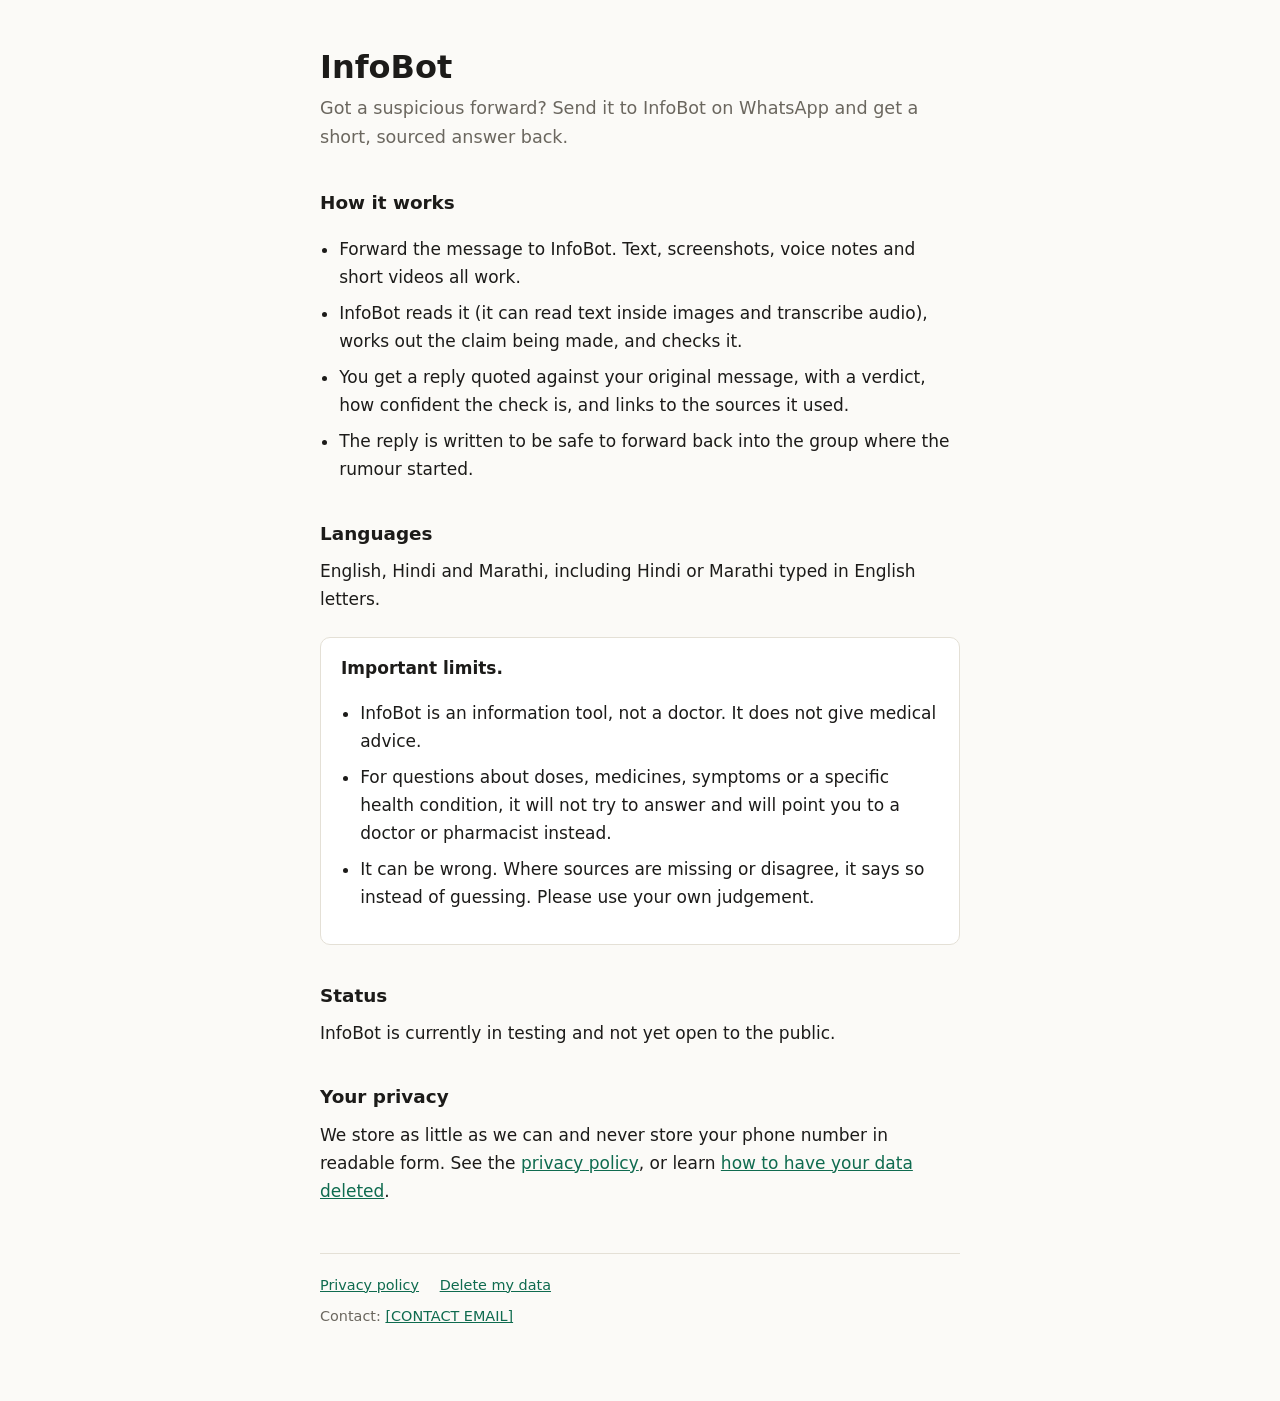
==== site/index.html @ 968822f5 "Add static public site: landing page, privacy policy, data deletion Needed for the Meta business pro" ====
<!doctype html>
<html lang="en">
<head>
  <meta charset="utf-8">
  <meta name="viewport" content="width=device-width, initial-scale=1">
  <title>InfoBot — check a forwarded message on WhatsApp</title>
  <meta name="description" content="Forward a suspicious WhatsApp message and InfoBot replies with a fact-check, in English, Hindi or Marathi.">
  <link rel="stylesheet" href="style.css">
</head>
<body>
<main>
  <h1>InfoBot</h1>
  <p class="lede">Got a suspicious forward? Send it to InfoBot on WhatsApp and get a short, sourced answer back.</p>

  <h2>How it works</h2>
  <ul>
    <li>Forward the message to InfoBot. Text, screenshots, voice notes and short videos all work.</li>
    <li>InfoBot reads it (it can read text inside images and transcribe audio), works out the claim being made, and checks it.</li>
    <li>You get a reply quoted against your original message, with a verdict, how confident the check is, and links to the sources it used.</li>
    <li>The reply is written to be safe to forward back into the group where the rumour started.</li>
  </ul>

  <h2>Languages</h2>
  <p>English, Hindi and Marathi, including Hindi or Marathi typed in English letters.</p>

  <div class="card">
    <strong>Important limits.</strong>
    <ul>
      <li>InfoBot is an information tool, not a doctor. It does not give medical advice.</li>
      <li>For questions about doses, medicines, symptoms or a specific health condition, it will not try to answer and will point you to a doctor or pharmacist instead.</li>
      <li>It can be wrong. Where sources are missing or disagree, it says so instead of guessing. Please use your own judgement.</li>
    </ul>
  </div>

  <h2>Status</h2>
  <p>InfoBot is currently in testing and not yet open to the public.</p>

  <h2>Your privacy</h2>
  <p>We store as little as we can and never store your phone number in readable form. See the <a href="privacy.html">privacy policy</a>, or learn <a href="data-deletion.html">how to have your data deleted</a>.</p>

  <footer>
    <a href="privacy.html">Privacy policy</a>
    <a href="data-deletion.html">Delete my data</a>
    <p>Contact: <a href="mailto:[CONTACT EMAIL]">[CONTACT EMAIL]</a></p>
  </footer>
</main>
</body>
</html>
---- site/style.css ----
:root {
  --bg: #fbfaf7;
  --fg: #1c1b19;
  --muted: #6b675f;
  --accent: #0f6b4f;
  --rule: #e4e0d6;
  --card: #ffffff;
}
@media (prefers-color-scheme: dark) {
  :root {
    --bg: #161715;
    --fg: #ecebe6;
    --muted: #9a978d;
    --accent: #5fd0a3;
    --rule: #2c2d29;
    --card: #1e1f1c;
  }
}
* { box-sizing: border-box; }
body {
  margin: 0;
  background: var(--bg);
  color: var(--fg);
  font: 17px/1.65 system-ui, -apple-system, "Segoe UI", Roboto, sans-serif;
}
main { max-width: 680px; margin: 0 auto; padding: 3rem 1.25rem 4rem; }
h1 { font-size: 2rem; line-height: 1.2; margin: 0 0 .5rem; }
h2 { font-size: 1.15rem; margin: 2.2rem 0 .4rem; }
p, li { margin: .5rem 0; }
ul { padding-left: 1.2rem; }
a { color: var(--accent); }
.lede { color: var(--muted); font-size: 1.1rem; margin-bottom: 2rem; }
.card {
  background: var(--card);
  border: 1px solid var(--rule);
  border-radius: 10px;
  padding: 1rem 1.25rem;
  margin: 1.5rem 0;
}
footer {
  margin-top: 3rem;
  padding-top: 1.25rem;
  border-top: 1px solid var(--rule);
  color: var(--muted);
  font-size: .9rem;
}
footer a { margin-right: 1rem; }
.updated { color: var(--muted); font-size: .9rem; }
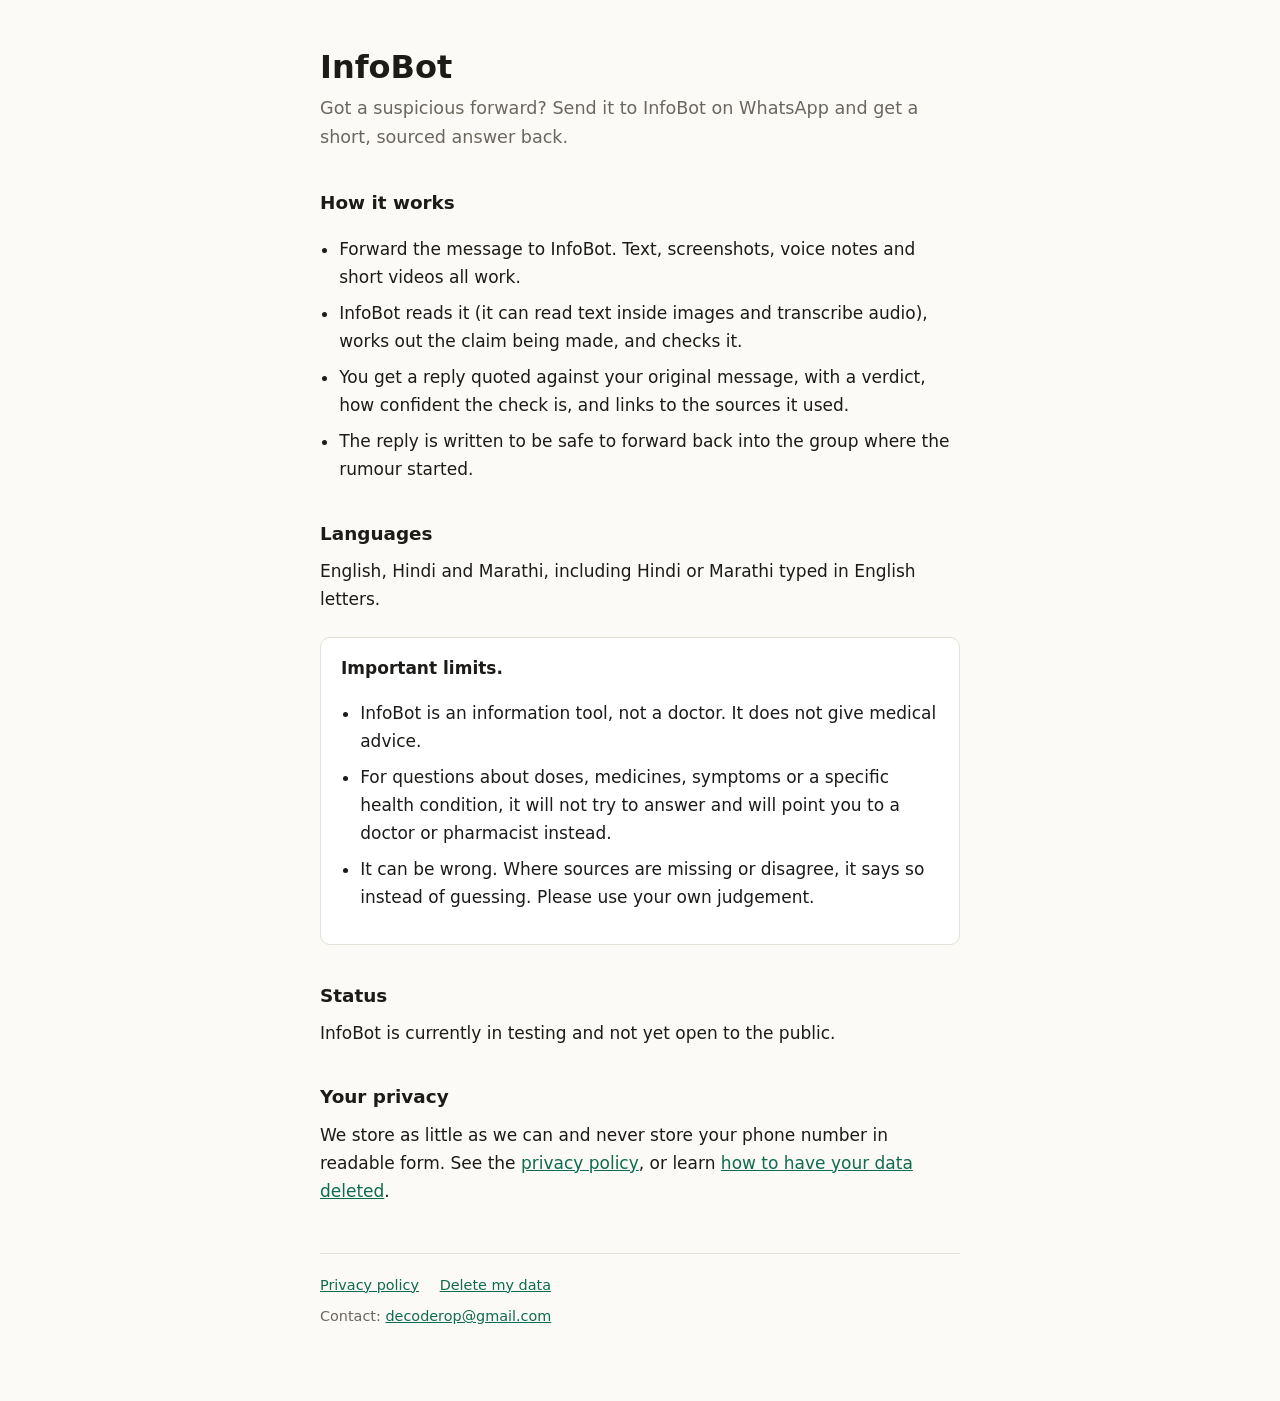
==== commit 53ca47cd: "Fill in operator name and contact email on the public site" ====
--- a/site/index.html
+++ b/site/index.html
@@ -41,7 +41,7 @@
   <footer>
     <a href="privacy.html">Privacy policy</a>
     <a href="data-deletion.html">Delete my data</a>
-    <p>Contact: <a href="mailto:[CONTACT EMAIL]">[CONTACT EMAIL]</a></p>
+    <p>Contact: <a href="mailto:decoderop@gmail.com">decoderop@gmail.com</a></p>
   </footer>
 </main>
 </body>
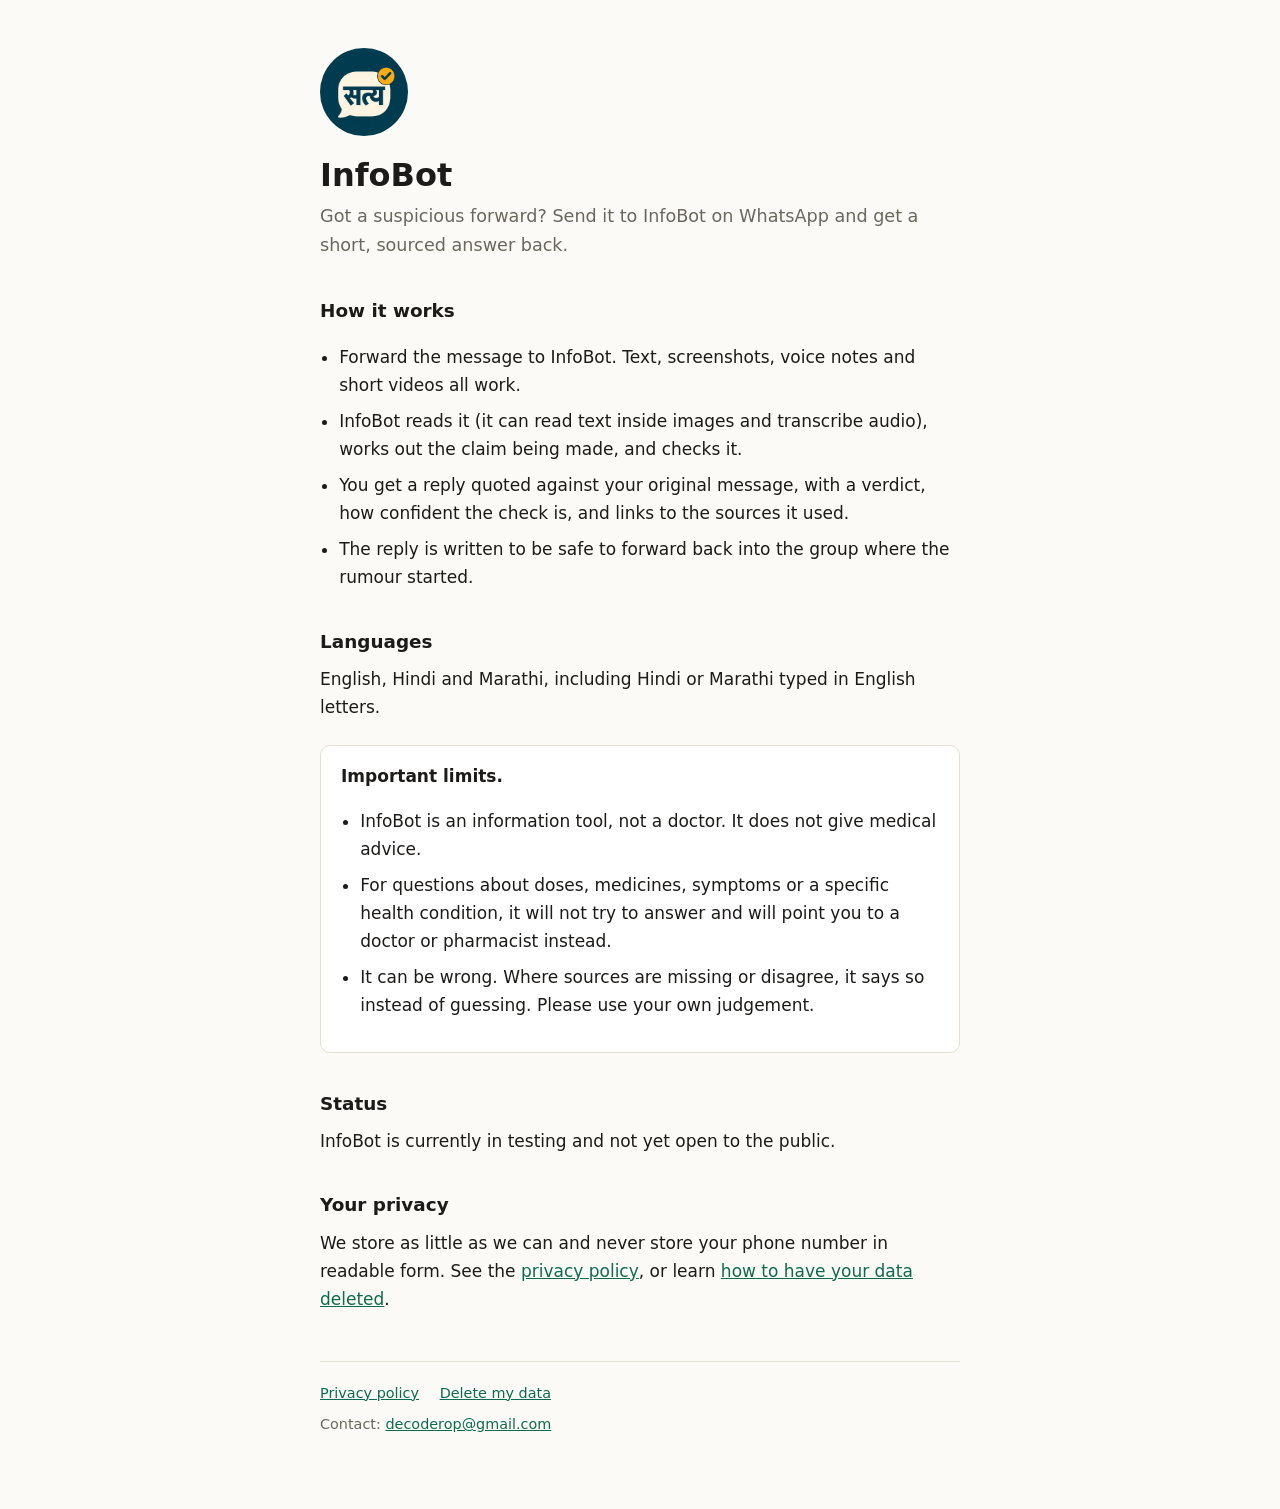
==== commit bda77116: "Add InfoBot logo and use it on the public site Chosen from four concepts judged at real WhatsApp cir" ====
--- a/site/index.html
+++ b/site/index.html
@@ -5,10 +5,17 @@
   <meta name="viewport" content="width=device-width, initial-scale=1">
   <title>InfoBot — check a forwarded message on WhatsApp</title>
   <meta name="description" content="Forward a suspicious WhatsApp message and InfoBot replies with a fact-check, in English, Hindi or Marathi.">
+  <link rel="icon" type="image/png" href="favicon.png">
+  <link rel="apple-touch-icon" href="apple-touch-icon.png">
+  <meta property="og:type" content="website">
+  <meta property="og:title" content="InfoBot — check a forwarded message on WhatsApp">
+  <meta property="og:description" content="Forward a suspicious WhatsApp message and get a short, sourced fact-check back in English, Hindi or Marathi.">
+  <meta property="og:image" content="https://infobot-wsp.netlify.app/logo.png">
   <link rel="stylesheet" href="style.css">
 </head>
 <body>
 <main>
+  <img class="logo" src="logo.png" alt="InfoBot logo: the word satya (truth) in a chat bubble with a check mark" width="88" height="88">
   <h1>InfoBot</h1>
   <p class="lede">Got a suspicious forward? Send it to InfoBot on WhatsApp and get a short, sourced answer back.</p>
 
--- a/site/style.css
+++ b/site/style.css
@@ -46,3 +46,5 @@
 }
 footer a { margin-right: 1rem; }
 .updated { color: var(--muted); font-size: .9rem; }
+
+.logo { display: block; width: 88px; height: 88px; border-radius: 50%; margin-bottom: 1.25rem; }
